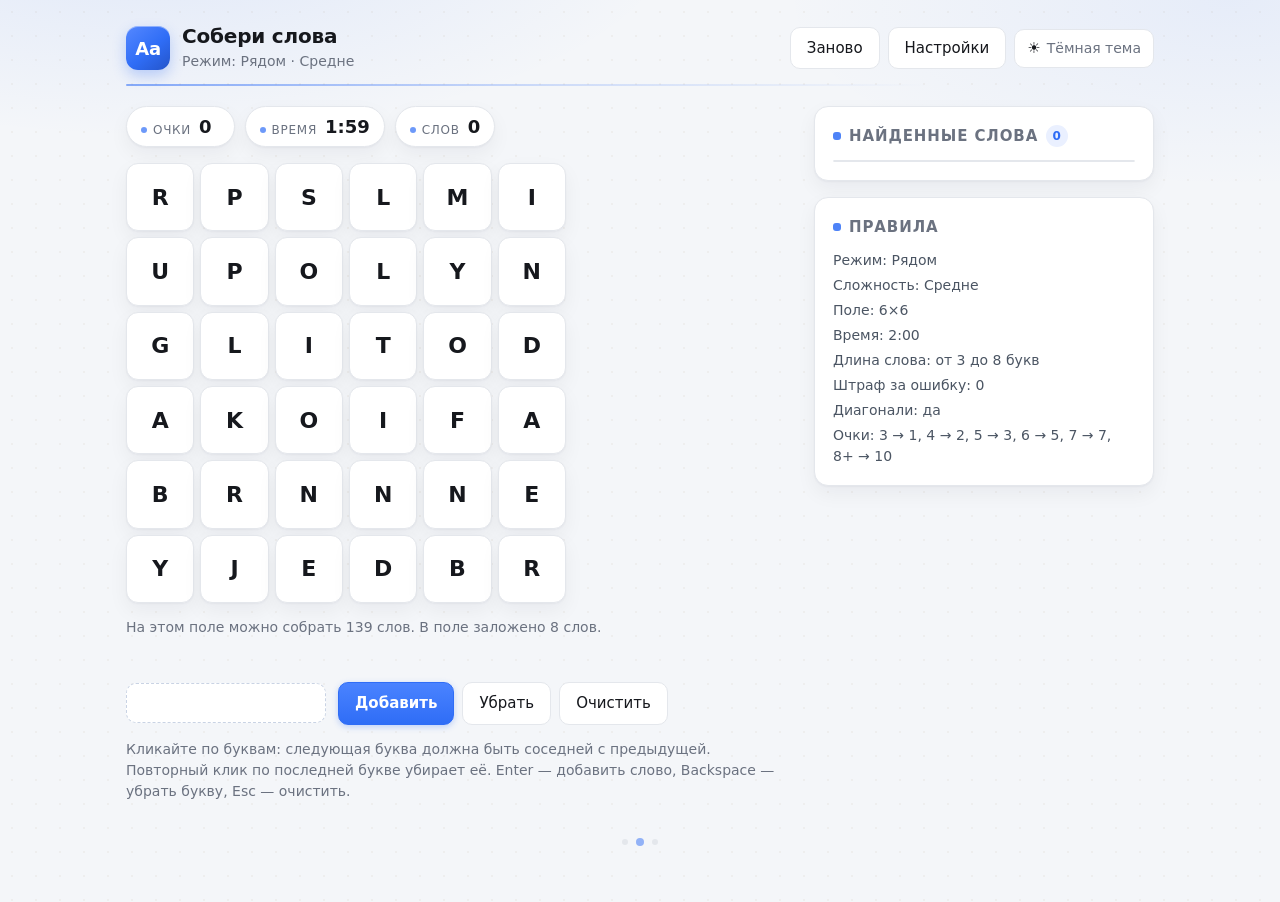
==== game.html @ b82a72d7 "Собери слова: тренировка словарного запаса английского Две страницы без сборки и зависимостей: настр" ====
<!DOCTYPE html>
<html lang="ru">
<head>
<meta charset="utf-8">
<meta name="viewport" content="width=device-width, initial-scale=1">
<title>Игра — собери слова</title>
<link rel="stylesheet" href="css/style.css">
<script src="js/theme.js"></script>
</head>
<body>
<div class="page">

  <header class="topbar">
    <div class="brand">
      <span class="logo" aria-hidden="true">Aa</span>
      <div>
        <h1>Собери слова</h1>
        <p class="sub" id="mode-badge">Режим: Рядом</p>
      </div>
    </div>
    <div class="buttons">
      <button type="button" id="btn-restart">Заново</button>
      <a class="btn" href="index.html">Настройки</a>
      <button type="button" id="btn-theme" class="theme-toggle" title="Включить тёмную тему" aria-label="Тёмная тема">
        <span class="theme-toggle-icon" id="theme-icon" aria-hidden="true">☀️</span>
        <span class="theme-toggle-text" id="theme-text">Тёмная тема</span>
      </button>
    </div>
  </header>

  <div class="columns">

    <div>
      <div class="scorebar">
        <div class="chip"><span class="chip-label">Очки</span> <span class="value" id="score">0</span><span class="flash" id="flash"></span></div>
        <div class="chip"><span class="chip-label">Время</span> <span class="value timer" id="timer">0:00</span></div>
        <div class="chip"><span class="chip-label">Слов</span> <span class="value" id="word-count">0</span></div>
      </div>

      <div class="board" id="board"></div>
      <p class="hint" id="hint"></p>

      <div class="message" id="message"></div>

      <div class="wordline">
        <div class="current-word" id="current-word"></div>
        <div class="buttons">
          <button type="button" id="btn-submit" class="primary">Добавить</button>
          <button type="button" id="btn-undo">Убрать</button>
          <button type="button" id="btn-clear">Очистить</button>
        </div>
      </div>
      <p class="hint" id="how-to">
        Кликайте по буквам: следующая буква должна быть соседней с предыдущей.
        Повторный клик по последней букве убирает её. Enter — добавить слово, Esc — очистить.
      </p>
    </div>

    <aside>
      <section class="panel" id="found-panel">
        <h2>Найденные слова <span class="count" id="found-count">0</span></h2>
        <ul class="found-list" id="found-list"></ul>
      </section>

      <section class="panel">
        <h2>Правила</h2>
        <div class="rules" id="rules"></div>
      </section>
    </aside>

  </div>

  <div class="page-foot" id="page-foot" aria-hidden="true"><span></span><span></span><span></span></div>
</div>

<div class="overlay" id="round-over" hidden>
  <div class="dialog">
    <h2 id="over-title">Раунд завершён</h2>
    <div id="over-summary"></div>
    <div id="over-words"></div>
    <div class="buttons" style="margin-top:16px">
      <button type="button" id="btn-again" class="primary">Играть снова</button>
      <a class="btn" href="index.html" id="btn-settings-2">К настройкам</a>
    </div>
  </div>
</div>

<script src="js/util.js"></script>
<script src="js/wordlist.js"></script>
<script src="js/settings.js"></script>
<script src="js/game-core.js"></script>
<script src="js/game-state.js"></script>
<script src="js/game-page.js"></script>
</body>
</html>
---- css/style.css ----
/* Оформление: намеренно минималистичное — светлый фон, карточки, один акцентный цвет.
   Мелкие детали (сетка из точек на фоне, метки у заголовков, значки у сообщений,
   точки-разделители внизу) собраны в отдельном блоке в конце файла. */

:root {
  color-scheme: light;

  --bg: #f4f6f9;
  --card: #ffffff;
  --ink: #16181d;
  --muted: #6b7280;
  --line: #e4e7ec;
  --accent: #2f6df6;
  --accent-rgb: 47, 109, 246;
  --accent-soft: #eaf0ff;
  --accent-tint: #f2f6ff;
  --accent-ink: #46618f;
  --accent-hover: #2560e0;
  --accent-top: #5588ff;
  --accent-btn-top: #4a83ff;
  --accent-deep: #2454c9;
  --on-accent: #ffffff;
  --ok: #12855b;
  --bad: #c03434;
  --bad-soft: #fdecec;
  --ink-soft: #4b5563;
  --muted-2: #a2a9b6;

  /* Поверхности, линии и прочие мелочи, которые меняются вместе с темой. */
  --surface: #fbfcfe;
  --surface-2: #f6f8fb;
  --surface-3: #f7f8fa;
  --line-soft: #c9d3e4;
  --line-strong: #cfd7e3;
  --line-accent: #b9cdf7;
  --line-hover: #d7dfec;
  --grid-dot: #eeeeee;
  --scroll-thumb: #d7dfec;
  --overlay: rgba(16, 24, 40, 0.55);

  --radius: 14px;
  --shadow: 0 1px 2px rgba(16, 24, 40, 0.04), 0 8px 20px rgba(16, 24, 40, 0.05);
  --shadow-hover: 0 2px 4px rgba(16, 24, 40, 0.05), 0 12px 26px rgba(16, 24, 40, 0.07);
  --shadow-dialog: 0 24px 60px rgba(16, 24, 40, 0.25);
  --shadow-logo: inset 0 1px 0 rgba(255, 255, 255, 0.4), 0 6px 14px rgba(47, 109, 246, 0.28);
}

/* Тёмная тема: те же роли цветов, только значения темнее.
   Атрибут ставит theme.js на <html> — до первого кадра, без вспышки светлой темы. */
:root[data-theme="dark"] {
  color-scheme: dark;

  --bg: #0f1216;
  --card: #171c23;
  --ink: #e8ebf1;
  --muted: #98a1b0;
  --line: #272e39;
  --accent: #7aa2ff;
  --accent-rgb: 122, 162, 255;
  --accent-soft: #1b2536;
  --accent-tint: #172033;
  --accent-ink: #a9c2f7;
  --accent-hover: #6f9bff;
  --accent-top: #9dbaff;
  --accent-btn-top: #8fb1ff;
  --accent-deep: #4f7ce0;
  --on-accent: #0f1216;
  --ok: #45c295;
  --bad: #ff8080;
  --bad-soft: #3a2224;
  --ink-soft: #c3cad6;
  --muted-2: #6c7484;

  --surface: #1b212a;
  --surface-2: #1f2630;
  --surface-3: #1a1f27;
  --line-soft: #38404e;
  --line-strong: #38404e;
  --line-accent: #3f5a91;
  --line-hover: #333c49;
  --grid-dot: #232a34;
  --scroll-thumb: #333c49;
  --overlay: rgba(4, 6, 10, 0.66);

  --shadow: 0 1px 2px rgba(0, 0, 0, 0.4), 0 8px 20px rgba(0, 0, 0, 0.35);
  --shadow-hover: 0 2px 4px rgba(0, 0, 0, 0.4), 0 12px 26px rgba(0, 0, 0, 0.45);
  --shadow-dialog: 0 24px 60px rgba(0, 0, 0, 0.6);
  --shadow-logo: inset 0 1px 0 rgba(255, 255, 255, 0.25), 0 6px 14px rgba(0, 0, 0, 0.45);
}

* { box-sizing: border-box; }

/* Телефон в альбомной ориентации: не раздувать шрифт сверх заданного. */
html { -webkit-text-size-adjust: 100%; }

body {
  margin: 0;
  padding: 0;
  background: var(--bg);
  color: var(--ink);
  font-family: system-ui, "Segoe UI", Roboto, Arial, sans-serif;
  font-size: 16px;
  line-height: 1.5;
  -webkit-font-smoothing: antialiased;
}

.page { max-width: 1060px; margin: 0 auto; padding: 24px 16px 56px; }

h1 { font-size: 20px; line-height: 1.25; margin: 0; letter-spacing: -0.01em; }
h2 { font-size: 15px; text-transform: uppercase; letter-spacing: 0.06em; color: var(--muted); margin: 0 0 12px; }
h3 { font-size: 15px; margin: 20px 0 8px; }

a { color: var(--accent); text-decoration: none; }
a:hover { text-decoration: underline; }

/* ---------- Шапка ---------- */

.topbar {
  display: flex;
  flex-wrap: wrap;
  gap: 16px;
  align-items: center;
  justify-content: space-between;
  margin-bottom: 24px;
}

.brand { display: flex; gap: 12px; align-items: center; }

.logo {
  width: 44px;
  height: 44px;
  flex: 0 0 44px;
  display: grid;
  place-items: center;
  border-radius: 12px;
  background: var(--accent);
  color: var(--on-accent);
  font-weight: 700;
  font-size: 18px;
  letter-spacing: -0.02em;
}

.sub { margin: 2px 0 0; color: var(--muted); font-size: 14px; }

/* ---------- Сетка и карточки ---------- */

.columns {
  display: grid;
  grid-template-columns: minmax(0, 1fr) minmax(260px, 340px);
  gap: 20px;
  align-items: start;
}

@media (max-width: 900px) {
  .columns { grid-template-columns: 1fr; }
}

.panel {
  background: var(--card);
  border: 1px solid var(--line);
  border-radius: var(--radius);
  box-shadow: var(--shadow);
  padding: 18px;
  margin-bottom: 16px;
}

/* ---------- Варианты (режим, сложность) ---------- */

.options {
  display: grid;
  gap: 10px;
  grid-template-columns: repeat(auto-fit, minmax(150px, 1fr));
}

.option {
  position: relative;
  display: flex;
  flex-direction: column;
  gap: 3px;
  padding: 12px 14px;
  border: 1px solid var(--line);
  border-radius: 12px;
  background: var(--surface);
  cursor: pointer;
  transition: border-color 0.15s, background 0.15s, box-shadow 0.15s;
}

.option:hover { border-color: var(--line-soft); }

.option input {
  position: absolute;
  opacity: 0;
  width: 0;
  height: 0;
  pointer-events: none;
}

.option-title { font-weight: 600; font-size: 16px; }
.option-hint { color: var(--muted); font-size: 13px; line-height: 1.35; }

.option.selected {
  border-color: var(--accent);
  background: var(--accent-soft);
  box-shadow: inset 0 0 0 1px var(--accent);
}

.option.selected .option-title { color: var(--accent); }

.option:focus-within { border-color: var(--accent); box-shadow: 0 0 0 3px var(--accent-soft); }

.level-options { grid-template-columns: repeat(3, minmax(0, 1fr)); }
.level-options .option { align-items: center; text-align: center; padding: 10px 8px; }

.preset-options { grid-template-columns: repeat(3, minmax(0, 1fr)); }
.preset-option { padding: 10px 12px; }
.preset-option .option-title { font-size: 15px; }

.option-caption {
  color: var(--muted);
  font-size: 12px;
  line-height: 1.3;
}

.preset-option.selected .option-caption { color: var(--accent-ink); }

.preset-option.edited .option-title::after {
  content: " •";
  color: var(--bad);
  font-weight: 700;
}

@media (max-width: 620px) {
  .preset-options, .level-options { grid-template-columns: 1fr; }
}

/* ---------- Поля формы ---------- */

.advanced { margin-top: 8px; }
.advanced > summary {
  cursor: pointer;
  font-weight: 600;
  color: var(--muted);
  list-style: none;
}
.advanced > summary::-webkit-details-marker { display: none; }
.advanced > summary::before { content: "▸ "; color: var(--accent); }
.advanced[open] > summary::before { content: "▾ "; }
.advanced[open] > summary { margin-bottom: 14px; }

.field {
  display: flex;
  flex-wrap: wrap;
  gap: 8px;
  align-items: center;
  margin-bottom: 12px;
}

.field > label { flex: 0 0 230px; font-size: 14px; }
.field > .hint { flex: 0 0 100%; margin: 0; }

.inline { display: flex; align-items: center; gap: 6px; }
.times { color: var(--muted); }

input[type="number"], select {
  font: inherit;
  font-size: 15px;
  padding: 6px 8px;
  border: 1px solid var(--line);
  border-radius: 9px;
  background: var(--card);
  color: var(--ink);
  min-width: 74px;
}

/* max-width не даёт списку опций растянуть карточку шире экрана */
select { min-width: 240px; max-width: 100%; }

input[type="number"]:focus, select:focus {
  outline: none;
  border-color: var(--accent);
  box-shadow: 0 0 0 3px var(--accent-soft);
}

input[type="checkbox"] {
  width: 18px;
  height: 18px;
  accent-color: var(--accent);
  margin: 0;
}

#points-fields { gap: 6px; }
#points-fields > label { flex: 0 0 auto; color: var(--muted); font-size: 13px; }

/* ---------- Кнопки ---------- */

button, .btn {
  display: inline-flex;
  align-items: center;
  justify-content: center;
  gap: 6px;
  font: inherit;
  font-size: 15px;
  padding: 9px 16px;
  border: 1px solid var(--line);
  border-radius: 10px;
  background: var(--card);
  color: var(--ink);
  cursor: pointer;
  text-decoration: none;
  touch-action: manipulation;
  transition: background 0.15s, border-color 0.15s, color 0.15s;
}

button:focus-visible, .btn:focus-visible, a:focus-visible {
  outline: 2px solid var(--accent);
  outline-offset: 2px;
}

button:hover, .btn:hover { background: var(--surface-2); border-color: var(--line-strong); text-decoration: none; }
button:active, .btn:active { transform: translateY(1px); }

button.primary, .btn.primary {
  background: var(--accent);
  border-color: var(--accent);
  color: var(--on-accent);
  font-weight: 600;
}
button.primary:hover, .btn.primary:hover { background: var(--accent-hover); border-color: var(--accent-hover); }

button.small { padding: 6px 12px; font-size: 14px; }

button:disabled { color: var(--muted-2); background: var(--surface-3); cursor: default; }

/* Переключатель темы: маленькая кнопка в шапке обеих страниц */
.theme-toggle { padding: 8px 12px; }

.theme-toggle-icon {
  font-size: 15px;
  line-height: 1;
}

.theme-toggle-text { color: var(--muted); font-size: 14px; }
.theme-toggle:hover .theme-toggle-text { color: var(--ink); }
.theme-toggle[aria-pressed="true"] { background: var(--surface-2); border-color: var(--line-strong); }
.theme-toggle-icon.pop { animation: pop 0.25s ease-out; }

/* На узком экране от кнопки остаётся только значок */
@media (max-width: 560px) {
  .theme-toggle-text { display: none; }
}

.buttons { display: flex; flex-wrap: wrap; gap: 8px; align-items: center; }

.status { min-height: 22px; color: var(--ok); font-size: 14px; margin-top: 10px; }
.status.error { color: var(--bad); }

/* ---------- Поле с буквами ---------- */

.board {
  display: grid;
  gap: 6px;
  grid-template-columns: repeat(var(--cols, 6), minmax(0, 1fr));
  max-width: 440px;
  margin-bottom: 10px;
  user-select: none;
}

.cell {
  position: relative;
  display: flex;
  align-items: center;
  justify-content: center;
  aspect-ratio: 1 / 1;
  border: 1px solid var(--line);
  border-radius: 12px;
  background: var(--card);
  box-shadow: var(--shadow);
  font-size: clamp(13px, 3.2vw, 22px);
  font-weight: 600;
  text-transform: uppercase;
  cursor: pointer;
  touch-action: manipulation;
  transition: background 0.12s, border-color 0.12s, opacity 0.12s, transform 0.08s;
  overflow: hidden;
}

.cell:hover { background: var(--surface-2); border-color: var(--line-strong); }
.cell:active { transform: scale(0.97); }

/* Подсказка: сюда можно поставить следующую букву */
.cell.allowed {
  background: var(--accent-tint);
  border-color: var(--line-accent);
}

.cell.allowed:hover {
  background: var(--accent-soft);
  border-color: var(--accent);
}

/* Всё остальное на время выбора приглушено */
.cell.blocked {
  opacity: 0.45;
  cursor: default;
}

.cell.blocked:hover { background: var(--card); border-color: var(--line); }

.cell.selected { background: var(--accent-soft); border-color: var(--accent); color: var(--accent); }
.cell.last { background: var(--accent); border-color: var(--accent); color: var(--on-accent); }

/* Порядковый номер буквы в слове */
.cell.selected::after {
  content: attr(data-order);
  position: absolute;
  top: 3px;
  left: 5px;
  font-size: 10px;
  font-weight: 600;
  line-height: 1;
  opacity: 0.65;
}

/* Ошибка: клетка краснеет и дрожит */
.cell.invalid {
  opacity: 1;
  border-color: var(--bad);
  background: var(--bad-soft);
  color: var(--bad);
  animation: shake 0.4s ease-in-out;
}

.cell.pop { animation: pop 0.2s ease-out; }

@keyframes pop {
  0% { transform: scale(0.9); }
  60% { transform: scale(1.05); }
  100% { transform: scale(1); }
}

@keyframes shake {
  0%, 100% { transform: translateX(0); }
  20% { transform: translateX(-5px); }
  40% { transform: translateX(5px); }
  60% { transform: translateX(-3px); }
  80% { transform: translateX(3px); }
}

.board.preview { max-width: 300px; gap: 3px; margin-bottom: 12px; }
.board.preview .cell { font-size: 12px; border-radius: 6px; box-shadow: none; cursor: default; }
.board.preview .cell:hover { background: var(--card); border-color: var(--line); }

/* ---------- Показания раунда ---------- */

.scorebar { display: flex; flex-wrap: wrap; gap: 10px; margin-bottom: 16px; }

.chip {
  display: inline-flex;
  align-items: baseline;
  gap: 8px;
  padding: 6px 14px;
  border: 1px solid var(--line);
  border-radius: 999px;
  background: var(--card);
  box-shadow: var(--shadow);
}

.chip-label { color: var(--muted); font-size: 12px; text-transform: uppercase; letter-spacing: 0.06em; }
.chip .value { font-weight: 700; font-size: 18px; font-variant-numeric: tabular-nums; }
.chip .timer.low { color: var(--bad); animation: soft-pulse 1.2s ease-in-out infinite; }
.flash { color: var(--ok); font-weight: 700; }
.flash.show { animation: rise 0.3s ease-out; }

@keyframes soft-pulse {
  0%, 100% { opacity: 1; }
  50% { opacity: 0.4; }
}

@keyframes rise {
  from { opacity: 0; transform: translateY(5px); }
  to { opacity: 1; transform: translateY(0); }
}

/* ---------- Слово и сообщения ---------- */

.wordline {
  display: flex;
  flex-wrap: wrap;
  gap: 12px;
  align-items: center;
  margin-top: 4px;
}

.current-word {
  display: inline-block;
  min-width: 200px;
  max-width: 100%;
  min-height: 40px;
  padding: 4px 10px;
  border: 1px dashed var(--line-soft);
  border-radius: 10px;
  background: var(--card);
  font-size: 22px;
  font-weight: 700;
  letter-spacing: 2px;
  text-transform: uppercase;
  overflow-wrap: break-word;
}

.current-word.invalid {
  border-style: solid;
  border-color: var(--bad);
  color: var(--bad);
  background: var(--bad-soft);
  animation: shake 0.4s ease-in-out;
}

.message { min-height: 22px; margin: 8px 0; color: var(--bad); font-size: 14px; }
.message.ok { color: var(--ok); }

.hint { color: var(--muted); font-size: 14px; }

/* ---------- Списки и правила ---------- */

.count {
  display: inline-grid;
  place-items: center;
  min-width: 22px;
  height: 22px;
  padding: 0 6px;
  border-radius: 999px;
  background: var(--accent-soft);
  color: var(--accent);
  font-size: 12px;
  font-weight: 700;
}

.found-list {
  list-style: none;
  margin: 0;
  padding: 0;
  max-height: 380px;
  overflow-y: auto;
  border: 1px solid var(--line);
  border-radius: 10px;
}

.found-list li {
  display: flex;
  justify-content: space-between;
  gap: 12px;
  padding: 6px 12px;
  border-bottom: 1px solid var(--line);
  text-transform: uppercase;
  font-size: 14px;
}

.found-list li:last-child { border-bottom: none; }
.found-list li:nth-child(odd) { background: var(--surface); }
.found-list li > span:last-child { color: var(--muted); text-transform: none; }

.found-list li.fresh { animation: fresh-row 1s ease-out; }

@keyframes fresh-row {
  from { background: var(--accent-soft); }
  to { background: transparent; }
}

.rules { display: grid; gap: 4px; font-size: 14px; color: var(--ink-soft); }
.rules div { display: flex; justify-content: space-between; gap: 12px; }

/* ---------- Итоги раунда ---------- */

.overlay {
  position: fixed;
  inset: 0;
  display: flex;
  align-items: center;
  justify-content: center;
  padding: 16px;
  background: var(--overlay);
  backdrop-filter: blur(2px);
  z-index: 10;
  animation: overlay-in 0.18s ease-out;
}

.overlay[hidden] { display: none; }

.overlay .dialog {
  width: 100%;
  max-width: 620px;
  max-height: 90vh;
  overflow-y: auto;
  padding: 24px;
  background: var(--card);
  border-radius: 18px;
  box-shadow: var(--shadow-dialog);
  animation: dialog-in 0.22s ease-out;
}

@keyframes overlay-in {
  from { opacity: 0; }
  to { opacity: 1; }
}

@keyframes dialog-in {
  from { opacity: 0; transform: translateY(10px) scale(0.98); }
  to { opacity: 1; transform: none; }
}

.overlay .dialog h2 {
  margin: 0 0 12px;
  font-size: 22px;
  text-transform: none;
  letter-spacing: -0.01em;
  color: var(--ink);
}

#over-summary { display: grid; gap: 4px; color: var(--ink-soft); }

.results-table { width: 100%; border-collapse: collapse; margin-top: 8px; font-size: 14px; }
.results-table th, .results-table td { padding: 6px 8px; border-bottom: 1px solid var(--line); text-align: left; overflow-wrap: break-word; }
.results-table th { color: var(--muted); font-weight: 600; font-size: 12px; text-transform: uppercase; letter-spacing: 0.06em; }
.results-table td.num, .results-table th.num { text-align: right; }

/* ---------- Мелкие элементы оформления ---------- */

/* Фон страницы: очень бледная сетка из точек и мягкое свечение сверху.
   Карточки непрозрачные, поэтому на чтение текста это не влияет. */
body {
  background-color: var(--bg);
  background-image:
    radial-gradient(760px 300px at 12% -8%, rgba(var(--accent-rgb), 0.10), rgba(var(--accent-rgb), 0) 70%),
    radial-gradient(620px 260px at 96% 0%, rgba(var(--accent-rgb), 0.07), rgba(var(--accent-rgb), 0) 72%),
    radial-gradient(var(--grid-dot) 1px, rgba(0, 0, 0, 0) 1px);
  background-repeat: no-repeat, no-repeat, repeat;
  background-size: auto, auto, 24px 24px;
}

::selection { background: var(--accent-soft); color: var(--ink); }

/* Шапка: тонкая градиентная линия под брендом и кнопками */
.topbar {
  position: relative;
  padding-bottom: 14px;
  margin-bottom: 20px;
}

.topbar::after {
  content: "";
  position: absolute;
  left: 0;
  right: 0;
  bottom: 0;
  height: 2px;
  border-radius: 2px;
  background: linear-gradient(90deg, var(--accent) 0%, rgba(var(--accent-rgb), 0.35) 42%, rgba(var(--accent-rgb), 0) 78%);
  opacity: 0.55;
  pointer-events: none;
}

/* Логотип: градиент, внутренний блик и мягкая тень */
.logo {
  background: linear-gradient(140deg, var(--accent-top) 0%, var(--accent) 55%, var(--accent-deep) 100%);
  box-shadow: var(--shadow-logo);
}

/* Карточки: аккуратный отклик на наведение */
.panel { transition: border-color 0.18s, box-shadow 0.18s; }

.panel:hover {
  border-color: var(--line-hover);
  box-shadow: var(--shadow-hover);
}

/* Заголовки разделов: маленькая акцентная метка перед текстом */
.panel h2 { display: flex; align-items: center; gap: 8px; }

.panel h2::before {
  content: "";
  flex: 0 0 8px;
  width: 8px;
  height: 8px;
  border-radius: 3px;
  background: var(--accent);
  opacity: 0.85;
}

/* Показатели раунда: точка-маркер у подписи */
.chip-label { display: inline-flex; align-items: center; gap: 6px; }

.chip-label::before {
  content: "";
  width: 6px;
  height: 6px;
  border-radius: 50%;
  background: var(--accent);
  opacity: 0.7;
}

/* Главные кнопки: лёгкий градиент и тень */
button.primary, .btn.primary {
  background: linear-gradient(180deg, var(--accent-btn-top) 0%, var(--accent) 100%);
  border-color: var(--accent);
  box-shadow: 0 2px 6px rgba(var(--accent-rgb), 0.28);
}

button.primary:hover, .btn.primary:hover {
  background: linear-gradient(180deg, var(--accent) 0%, var(--accent-deep) 100%);
  border-color: var(--accent-deep);
}

/* Сообщения: маленькая метка перед текстом — успех, ошибка, пометка */
.message:not(:empty)::before,
.status:not(:empty)::before {
  content: "•";
  margin-right: 6px;
  color: var(--muted);
}

.message.ok:not(:empty)::before {
  content: "✓";
  color: var(--ok);
  font-weight: 700;
}

.message:not(.ok):not(:empty)::before,
.status.error:not(:empty)::before {
  content: "!";
  color: var(--bad);
  font-weight: 700;
}

/* Итоги раунда: акцентная полоска сверху диалога */
.overlay .dialog { position: relative; }

.overlay .dialog::before {
  content: "";
  position: absolute;
  top: 0;
  left: 0;
  right: 0;
  height: 3px;
  border-radius: 3px 3px 0 0;
  background: linear-gradient(90deg, var(--accent) 0%, rgba(var(--accent-rgb), 0.12) 100%);
}

/* Список найденных слов: тонкая полоса прокрутки */
.found-list { scrollbar-width: thin; scrollbar-color: var(--scroll-thumb) transparent; }
.found-list::-webkit-scrollbar { width: 8px; }
.found-list::-webkit-scrollbar-thumb { background: var(--scroll-thumb); border-radius: 999px; }

/* Подвал страницы: три точки-разделителя, одинаковые на обеих страницах */
.page-foot {
  display: flex;
  align-items: center;
  justify-content: center;
  gap: 8px;
  margin-top: 22px;
}

.page-foot span {
  width: 6px;
  height: 6px;
  border-radius: 50%;
  background: var(--line);
}

.page-foot span:nth-child(2) {
  width: 8px;
  height: 8px;
  background: var(--accent);
  opacity: 0.5;
}

/* Уважаем настройку «меньше движения» */
@media (prefers-reduced-motion: reduce) {
  *, *::before, *::after {
    animation-duration: 0.001ms !important;
    animation-iteration-count: 1 !important;
    transition-duration: 0.001ms !important;
  }
}

/* ---------- Телефоны ----------
   Всё ниже действует только на узком экране: на широком те же элементы остаются
   прежними. Шкала ширины в проекте одна — 900 → 620 → 560, она и продолжена. */

@media (max-width: 620px) {
  /* Меньше полей по краям — больше места полю с буквами и подписям. */
  .page { padding: 16px 12px 40px; }
  .panel { padding: 14px; }

  /* Строка формы: подпись на всю ширину, поле ввода — под ней. */
  .field > label { flex: 1 1 100%; }
  /* Строка с флажком — исключение: подпись и флажок остаются рядом. */
  .field:has(input[type="checkbox"]) > label { flex: 1 1 auto; }
  /* Очки за длину слова — компактные пары «подпись + число». */
  #points-fields > label { flex: 0 0 auto; }

  /* Список опций больше не задаёт минимальную ширину карточки. */
  select { width: 100%; min-width: 0; }
  input[type="number"] { max-width: 100%; }

  /* 16px: иначе iOS Safari сам увеличивает страницу при фокусе в поле. */
  input[type="number"], select { font-size: 16px; }

  /* Кнопки и флажки — под палец, а не под курсор. */
  button, .btn { min-height: 44px; min-width: 44px; }
  button.small { min-height: 38px; }
  input[type="checkbox"] { width: 22px; height: 22px; }
  .advanced > summary { padding: 10px 0; }

  /* Поле с буквами: зазор меньше, клетки и буквы крупнее. */
  .board { gap: 4px; }
  .cell { font-size: clamp(15px, 5.4vw, 22px); }

  /* Показатели раунда компактнее: на 320px укладываются в две строки. */
  .scorebar { gap: 8px; }
  .chip { padding: 6px 12px; }

  /* Кнопки шапки, если они уехали на свою строку, держатся правого края. */
  .topbar > .buttons { margin-left: auto; }

  /* Итоги раунда: отступы по краям экрана и высота с учётом панели браузера. */
  .overlay .dialog {
    padding: 18px 16px;
    border-radius: 14px;
    max-height: 90dvh;
  }
  .results-table th, .results-table td { padding: 6px 4px; }
}
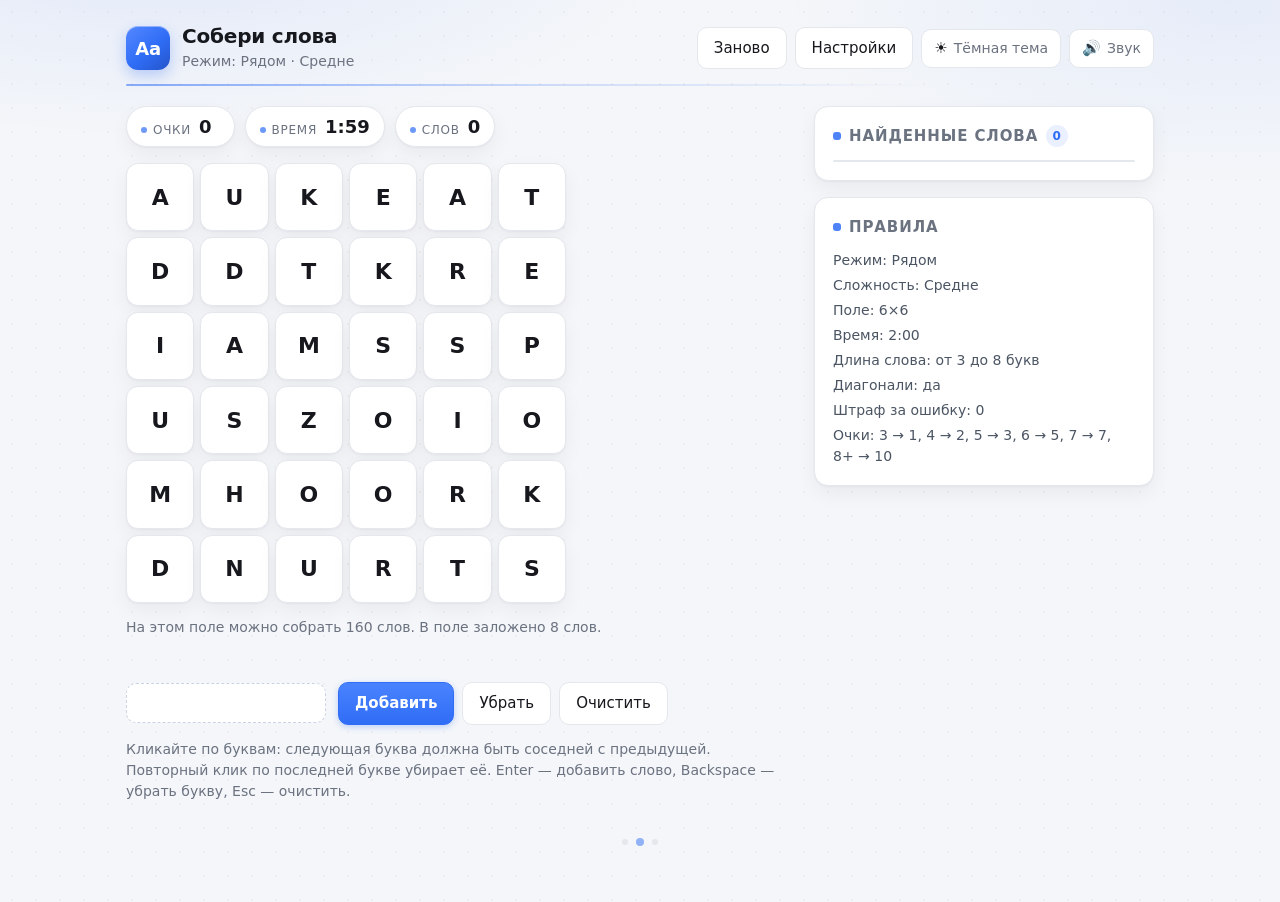
==== commit b10f887a: "Режим «Найди слово», звук и анимации Третий режим: слово загадано, его буквы ищут по всему полю без " ====
--- a/game.html
+++ b/game.html
@@ -6,6 +6,7 @@
 <title>Игра — собери слова</title>
 <link rel="stylesheet" href="css/style.css">
 <script src="js/theme.js"></script>
+<script src="js/sound.js"></script>
 </head>
 <body>
 <div class="page">
@@ -25,6 +26,10 @@
         <span class="theme-toggle-icon" id="theme-icon" aria-hidden="true">☀️</span>
         <span class="theme-toggle-text" id="theme-text">Тёмная тема</span>
       </button>
+      <button type="button" id="btn-sound" class="sound-toggle" data-sound-toggle title="Выключить звук" aria-label="Звук включён" aria-pressed="true">
+        <span class="sound-toggle-icon" id="sound-icon" aria-hidden="true">🔊</span>
+        <span class="sound-toggle-text" id="sound-text">Звук</span>
+      </button>
     </div>
   </header>
 
@@ -35,6 +40,15 @@
         <div class="chip"><span class="chip-label">Очки</span> <span class="value" id="score">0</span><span class="flash" id="flash"></span></div>
         <div class="chip"><span class="chip-label">Время</span> <span class="value timer" id="timer">0:00</span></div>
         <div class="chip"><span class="chip-label">Слов</span> <span class="value" id="word-count">0</span></div>
+      </div>
+
+      <div class="target" id="target-panel" hidden>
+        <div class="target-head">
+          <span class="target-label">Найдите слово</span>
+          <span class="target-bonus" id="target-bonus"></span>
+        </div>
+        <p class="target-word" id="target-word"></p>
+        <p class="target-hint">Буквы можно брать из любых клеток — по порядку, как в слове.</p>
       </div>
 
       <div class="board" id="board"></div>
--- a/css/style.css
+++ b/css/style.css
@@ -331,22 +331,24 @@
 
 button:disabled { color: var(--muted-2); background: var(--surface-3); cursor: default; }
 
-/* Переключатель темы: маленькая кнопка в шапке обеих страниц */
-.theme-toggle { padding: 8px 12px; }
-
-.theme-toggle-icon {
+/* Переключатели темы и звука: маленькие кнопки в шапке обеих страниц */
+.theme-toggle, .sound-toggle { padding: 8px 12px; }
+
+.theme-toggle-icon, .sound-toggle-icon {
   font-size: 15px;
   line-height: 1;
 }
 
-.theme-toggle-text { color: var(--muted); font-size: 14px; }
-.theme-toggle:hover .theme-toggle-text { color: var(--ink); }
+.theme-toggle-text, .sound-toggle-text { color: var(--muted); font-size: 14px; }
+.theme-toggle:hover .theme-toggle-text,
+.sound-toggle:hover .sound-toggle-text { color: var(--ink); }
 .theme-toggle[aria-pressed="true"] { background: var(--surface-2); border-color: var(--line-strong); }
-.theme-toggle-icon.pop { animation: pop 0.25s ease-out; }
-
-/* На узком экране от кнопки остаётся только значок */
+.sound-toggle[aria-pressed="false"] .sound-toggle-icon { opacity: 0.45; }
+.theme-toggle-icon.pop, .sound-toggle-icon.pop { animation: pop 0.25s ease-out; }
+
+/* На узком экране от кнопок остаются только значки */
 @media (max-width: 560px) {
-  .theme-toggle-text { display: none; }
+  .theme-toggle-text, .sound-toggle-text { display: none; }
 }
 
 .buttons { display: flex; flex-wrap: wrap; gap: 8px; align-items: center; }
@@ -409,6 +411,23 @@
 .cell.selected { background: var(--accent-soft); border-color: var(--accent); color: var(--accent); }
 .cell.last { background: var(--accent); border-color: var(--accent); color: var(--on-accent); }
 
+/* Режим «Рядом»: уже выбранные буквы выделяются заметно сильнее — плотная
+   заливка акцентом, второй контур и мягкое свечение.
+   Буква при этом остаётся обычного цвета: синяя на плотной синей заливке
+   читалась бы хуже (контраст падал бы с 3.97:1 до 3.9:1 в светлой теме),
+   а на заливке он, наоборот, растёт.
+   Порядок чтения прежний: текущая буква (.last) — сплошная заливка с
+   контрастной буквой, а красная подсветка ошибки (.invalid) по-прежнему
+   важнее выделения.
+   Селектор опирается на .allowed и .blocked: их ставит только режим «Рядом»,
+   поэтому в режиме «Любые» вид клеток не меняется. */
+.board:has(.cell.blocked, .cell.allowed) .cell.selected:not(.last):not(.invalid) {
+  background: rgba(var(--accent-rgb), 0.3);
+  border-color: var(--accent);
+  box-shadow: inset 0 0 0 1px var(--accent), 0 4px 10px rgba(var(--accent-rgb), 0.22);
+  color: var(--ink);
+}
+
 /* Порядковый номер буквы в слове */
 .cell.selected::after {
   content: attr(data-order);
@@ -449,6 +468,119 @@
 .board.preview { max-width: 300px; gap: 3px; margin-bottom: 12px; }
 .board.preview .cell { font-size: 12px; border-radius: 6px; box-shadow: none; cursor: default; }
 .board.preview .cell:hover { background: var(--card); border-color: var(--line); }
+
+/* ---------- Загаданное слово (режим «Найди слово») ---------- */
+
+.target {
+  position: relative;
+  margin: 0 0 14px;
+  padding: 12px 16px 14px;
+  border: 1px solid var(--line);
+  border-radius: var(--radius);
+  background: var(--card);
+  box-shadow: var(--shadow);
+  overflow: hidden;
+}
+
+.target[hidden] { display: none; }
+
+.target::after {
+  content: "";
+  position: absolute;
+  left: 0;
+  right: 0;
+  bottom: 0;
+  height: 2px;
+  background: linear-gradient(90deg, var(--accent) 0%, rgba(var(--accent-rgb), 0) 85%);
+  opacity: 0.7;
+}
+
+.target-head {
+  display: flex;
+  align-items: baseline;
+  justify-content: space-between;
+  gap: 10px;
+}
+
+.target-label {
+  font-size: 12px;
+  text-transform: uppercase;
+  letter-spacing: 0.06em;
+  color: var(--muted);
+}
+
+.target-bonus {
+  font-size: 13px;
+  font-weight: 700;
+  color: var(--ok);
+  font-variant-numeric: tabular-nums;
+}
+
+.target-word {
+  margin: 4px 0 0;
+  font-size: clamp(22px, 7vw, 34px);
+  font-weight: 800;
+  line-height: 1.15;
+  letter-spacing: 0.1em;
+  text-transform: uppercase;
+  color: var(--accent);
+  overflow-wrap: break-word;
+}
+
+.target-hint { margin: 6px 0 0; color: var(--muted); font-size: 13px; }
+
+/* Эпичное появление: слово влетает, панель подсвечивается полосой */
+.target-word.appear { animation: target-in 0.62s cubic-bezier(0.2, 0.9, 0.2, 1) both; }
+.target-bonus.appear { animation: bonus-in 0.7s ease-out both; }
+
+.target.appear::before {
+  content: "";
+  position: absolute;
+  inset: 0;
+  background: linear-gradient(100deg,
+    rgba(var(--accent-rgb), 0) 25%,
+    rgba(var(--accent-rgb), 0.16) 50%,
+    rgba(var(--accent-rgb), 0) 75%);
+  transform: translateX(-100%);
+  animation: target-sweep 0.9s ease-out both;
+  pointer-events: none;
+}
+
+@keyframes target-in {
+  0% { opacity: 0; transform: scale(0.72) translateY(-6px); letter-spacing: 0.4em; }
+  55% { opacity: 1; transform: scale(1.07); letter-spacing: 0.1em; }
+  100% { opacity: 1; transform: scale(1); letter-spacing: 0.1em; }
+}
+
+@keyframes bonus-in {
+  0% { opacity: 0; transform: translateY(6px) scale(0.8); }
+  35% { opacity: 1; transform: translateY(0) scale(1.18); }
+  100% { opacity: 1; transform: none; }
+}
+
+@keyframes target-sweep {
+  from { transform: translateX(-100%); opacity: 1; }
+  to { transform: translateX(100%); opacity: 0; }
+}
+
+/* Поле обновляется «волной»: буквы влетают по очереди, по полю идёт кольцо */
+.cell.spawn {
+  animation: cell-spawn 0.5s cubic-bezier(0.2, 0.9, 0.25, 1.15) both;
+  animation-delay: calc(var(--i, 0) * 16ms);
+}
+
+.board.wave { animation: board-wave 0.75s ease-out both; }
+
+@keyframes cell-spawn {
+  0% { opacity: 0; transform: rotateX(80deg) scale(0.75); }
+  60% { opacity: 1; }
+  100% { opacity: 1; transform: none; }
+}
+
+@keyframes board-wave {
+  0% { box-shadow: 0 0 0 0 rgba(var(--accent-rgb), 0.3); }
+  100% { box-shadow: 0 0 0 20px rgba(var(--accent-rgb), 0); }
+}
 
 /* ---------- Показания раунда ---------- */
 
